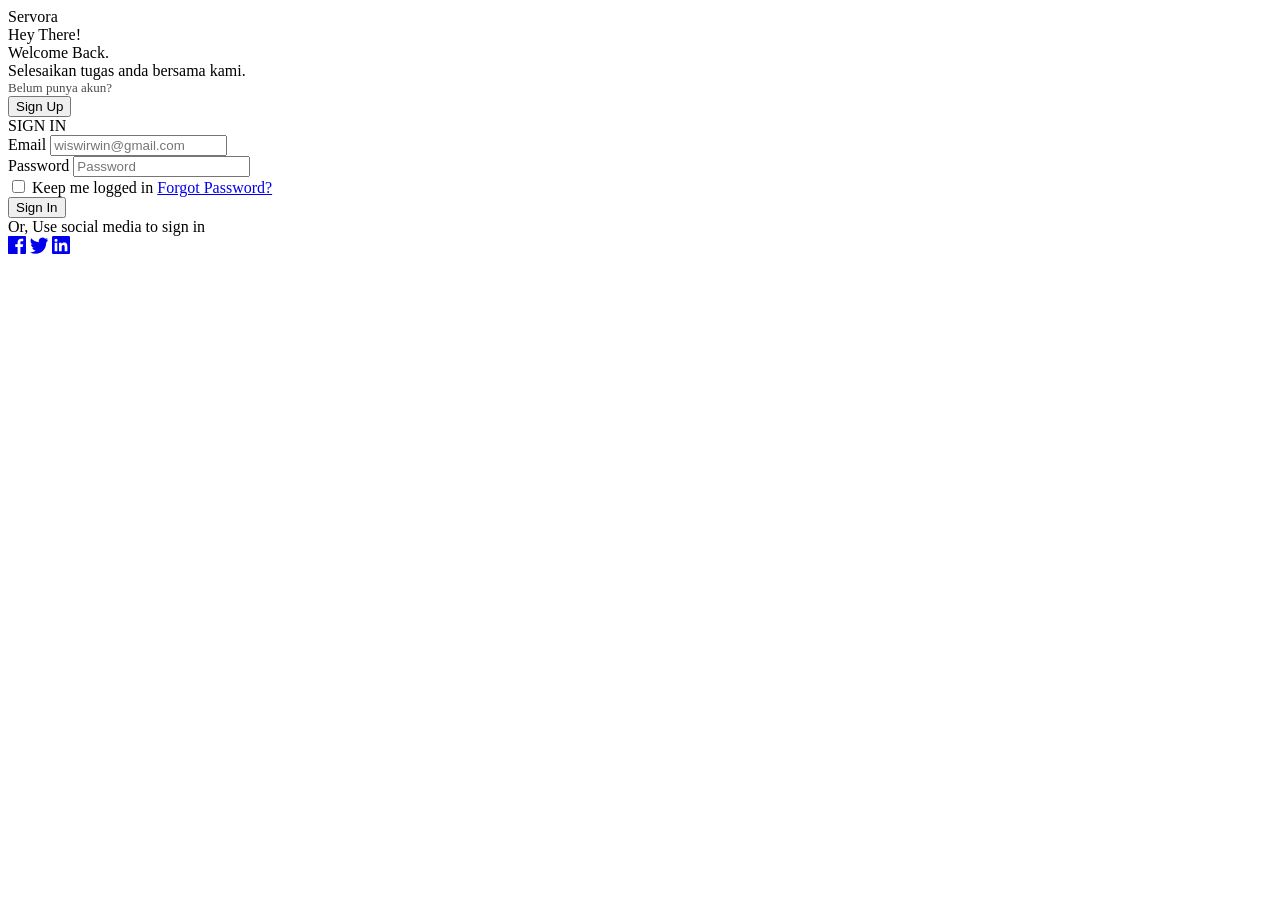
==== loginpage.html @ b3995f54 "refactor: replace index.html with loginpage.html for improved structure and functionality Co-authore" ====
<!DOCTYPE html>
<html lang="en">
<head>
    <meta charset="UTF-8">
    <meta name="viewport" content="width=device-width, initial-scale=1.0">
    <title>Login</title>
    <link rel="stylesheet" href="style.cs">
</head>
<body>
    <div class="main-container">
    <div class="left-panel">
      <div class="logo">Servora</div>
      <div class="welcome">Hey There!</div>
      <div class="desc">Welcome Back.<br>Selesaikan tugas anda bersama kami.</div>
      <div style="margin-top:auto;">
        <div style="font-size:13px;opacity:0.7;">Belum punya akun?</div>
        <button class="signup-btn">Sign Up</button>
      </div>
    </div>
    <div class="right-panel">
      <div class="signin-title">SIGN IN</div>
      <form action="#" method="POST">
        <div class="form-group">
          <label for="email">Email</label>
          <input type="email" id="email" name="email" placeholder="wiswirwin@gmail.com" required>
        </div>
        <div class="form-group">
          <label for="password">Password</label>
          <input type="password" id="password" name="password" placeholder="Password" required>
        </div>
        <div class="options">
          <label><input type="checkbox" name="remember"> Keep me logged in</label>
          <a href="#" class="forgot">Forgot Password?</a>
        </div>
        <button type="submit" class="signin-btn">Sign In</button>
      </form>
      <div class="social-login">Or, Use social media to sign in</div>
      <div class="social-icons">
        <a href="#" title="Sign in with Facebook" aria-label="Facebook"><svg width="18" height="18" fill="currentColor" viewBox="0 0 24 24"><path d="M22.675 0h-21.35C.595 0 0 .592 0 1.326v21.348C0 23.408.595 24 1.325 24h11.495v-9.294H9.692v-3.622h3.128V8.413c0-3.1 1.893-4.788 4.659-4.788 1.325 0 2.463.099 2.797.143v3.24l-1.918.001c-1.504 0-1.797.715-1.797 1.763v2.313h3.587l-.467 3.622h-3.12V24h6.116C23.406 24 24 23.408 24 22.674V1.326C24 .592 23.406 0 22.675 0"/></svg></a>
        <a href="#" title="Sign in with Twitter" aria-label="Twitter"><svg width="18" height="18" fill="currentColor" viewBox="0 0 24 24"><path d="M24 4.557a9.93 9.93 0 0 1-2.828.775 4.932 4.932 0 0 0 2.165-2.724c-.951.564-2.005.974-3.127 1.195a4.916 4.916 0 0 0-8.38 4.482C7.691 8.095 4.066 6.13 1.64 3.161c-.542.929-.855 2.01-.855 3.17 0 2.188 1.115 4.116 2.823 5.245a4.904 4.904 0 0 1-2.229-.616c-.054 2.281 1.581 4.415 3.949 4.89a4.936 4.936 0 0 1-2.224.084c.627 1.956 2.444 3.377 4.6 3.417A9.867 9.867 0 0 1 0 21.543a13.94 13.94 0 0 0 7.548 2.209c9.058 0 14.009-7.496 14.009-13.986 0-.213-.005-.425-.014-.636A9.936 9.936 0 0 0 24 4.557z"/></svg></a>
        <a href="#" title="Sign in with LinkedIn" aria-label="LinkedIn"><svg width="18" height="18" fill="currentColor" viewBox="0 0 24 24"><path d="M22.23 0H1.77C.792 0 0 .771 0 1.723v20.554C0 23.229.792 24 1.77 24h20.46c.978 0 1.77-.771 1.77-1.723V1.723C24 .771 23.208 0 22.23 0zM7.12 20.452H3.56V9.034h3.56v11.418zM5.34 7.691a2.065 2.065 0 1 1 0-4.13 2.065 2.065 0 0 1 0 4.13zm15.112 12.761h-3.554v-5.569c0-1.328-.027-3.037-1.85-3.037-1.853 0-2.136 1.445-2.136 2.939v5.667h-3.554V9.034h3.414v1.561h.049c.476-.899 1.637-1.848 3.37-1.848 3.602 0 4.267 2.37 4.267 5.455v6.25z"/></svg></a>
      </div>
    </div>
  </div>
</body>
</html>
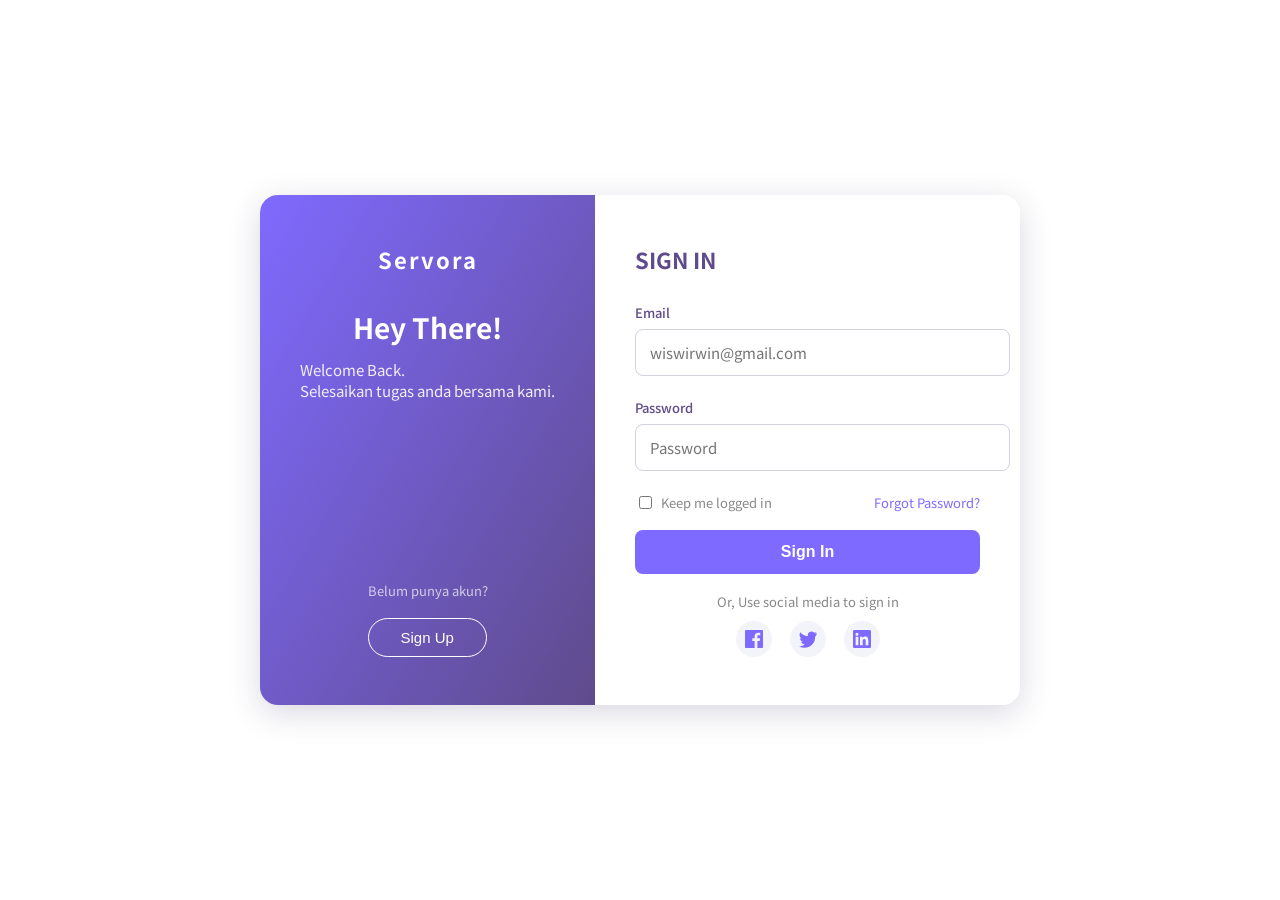
==== commit 9646225e: "m" ====
--- a/loginpage.html
+++ b/loginpage.html
@@ -4,7 +4,7 @@
     <meta charset="UTF-8">
     <meta name="viewport" content="width=device-width, initial-scale=1.0">
     <title>Login</title>
-    <link rel="stylesheet" href="style.cs">
+    <link rel="stylesheet" href="style.css">
 </head>
 <body>
     <div class="main-container">
--- a/style.css
+++ b/style.css
@@ -0,0 +1,212 @@
+@import url('https://fonts.googleapis.com/css2?family=Noto+Sans+JP:wght@400;700&display=swap');
+
+body {
+  margin: 0;
+  padding: 0;
+  min-height: 100vh;
+  font-family: 'Noto Sans JP', Arial, sans-serif;
+  background: #fff;
+  display: flex;
+  align-items: center;
+  justify-content: center;
+}
+
+.main-container {
+  background: #fff;
+  border-radius: 18px;
+  box-shadow: 0 8px 32px rgba(44, 34, 84, 0.18);
+  display: flex;
+  max-width: 760px;
+  width: 100%;
+  min-height: 400px;
+  overflow: hidden;
+  margin: 40px auto;
+  position: relative;
+  z-index: 1;
+}
+
+.left-panel {
+  background: linear-gradient(120deg, #7f6aff 0%, #5f4b8b 100%);
+  color: #fff;
+  flex: 1.1;
+  display: flex;
+  flex-direction: column;
+  justify-content: center;
+  align-items: center;
+  padding: 48px 32px;
+  position: relative;
+  min-width: 0;
+}
+
+.left-panel .logo {
+  font-size: 22px;
+  font-weight: 700;
+  margin-bottom: 32px;
+  letter-spacing: 2px;
+}
+
+.left-panel .welcome {
+  font-size: 28px;
+  font-weight: 700;
+  margin-bottom: 12px;
+}
+
+.left-panel .desc {
+  font-size: 15px;
+  margin-bottom: 32px;
+  opacity: 0.9;
+}
+
+.left-panel .signup-btn {
+  margin-top: 18px;
+  padding: 10px 32px;
+  border: 1.5px solid #fff;
+  border-radius: 24px;
+  background: transparent;
+  color: #fff;
+  font-size: 15px;
+  font-weight: 500;
+  cursor: pointer;
+  transition: background 0.2s, color 0.2s;
+}
+.left-panel .signup-btn:hover {
+  background: #fff;
+  color: #7f6aff;
+}
+
+.right-panel {
+  flex: 1.4;
+  background: #fff;
+  display: flex;
+  flex-direction: column;
+  justify-content: center;
+  padding: 48px 40px;
+  min-width: 0;
+}
+
+.right-panel .signin-title {
+  font-size: 22px;
+  font-weight: 700;
+  color: #5f4b8b;
+  margin-bottom: 28px;
+}
+
+.form-group {
+  margin-bottom: 22px;
+}
+
+.form-group label {
+  display: block;
+  font-size: 13px;
+  color: #5f4b8b;
+  margin-bottom: 7px;
+  font-weight: 500;
+}
+
+.form-group input {
+  width: 100%;
+  padding: 12px 14px;
+  border: 1.5px solid #d1d1e0;
+  border-radius: 8px;
+  font-size: 15px;
+  font-family: inherit;
+  outline: none;
+  transition: border 0.2s;
+}
+.form-group input:focus {
+  border-color: #7f6aff;
+}
+
+.options {
+  display: flex;
+  align-items: center;
+  justify-content: space-between;
+  margin-bottom: 18px;
+}
+.options label {
+  font-size: 13px;
+  color: #888;
+  font-weight: 400;
+  display: flex;
+  align-items: center;
+  gap: 6px;
+}
+.options .forgot {
+  color: #7f6aff;
+  font-size: 13px;
+  text-decoration: none;
+  transition: color 0.2s;
+}
+.options .forgot:hover {
+  color: #5f4b8b;
+}
+
+.signin-btn {
+  width: 100%;
+  padding: 13px 0;
+  background: #7f6aff;
+  color: #fff;
+  border: none;
+  border-radius: 8px;
+  font-size: 16px;
+  font-weight: 700;
+  cursor: pointer;
+  margin-bottom: 18px;
+  transition: background 0.2s;
+}
+.signin-btn:hover {
+  background: #5f4b8b;
+}
+
+.social-login {
+  text-align: center;
+  color: #888;
+  font-size: 13px;
+  margin-bottom: 10px;
+}
+.social-icons {
+  display: flex;
+  justify-content: center;
+  gap: 18px;
+}
+.social-icons a {
+  display: flex;
+  align-items: center;
+  justify-content: center;
+  width: 36px;
+  height: 36px;
+  border-radius: 50%;
+  background: #f3f3fa;
+  color: #7f6aff;
+  font-size: 18px;
+  transition: background 0.2s, color 0.2s;
+  text-decoration: none;
+}
+.social-icons a:hover {
+  background: #7f6aff;
+  color: #fff;
+}
+
+@media (max-width: 900px) {
+  .main-container {
+    flex-direction: column;
+    max-width: 95vw;
+    min-height: unset;
+    border-radius: 18px;
+    box-shadow: 0 8px 32px rgba(44, 34, 84, 0.18);
+    margin: 20px auto;
+  }
+  .left-panel, .right-panel {
+    flex: unset;
+    width: 100%;
+    min-width: unset;
+    padding: 36px 18px;
+    border-radius: 0;
+  }
+  .left-panel {
+    border-radius: 18px 18px 0 0;
+  }
+  .right-panel {
+    border-radius: 0 0 18px 18px;
+  }
+}
